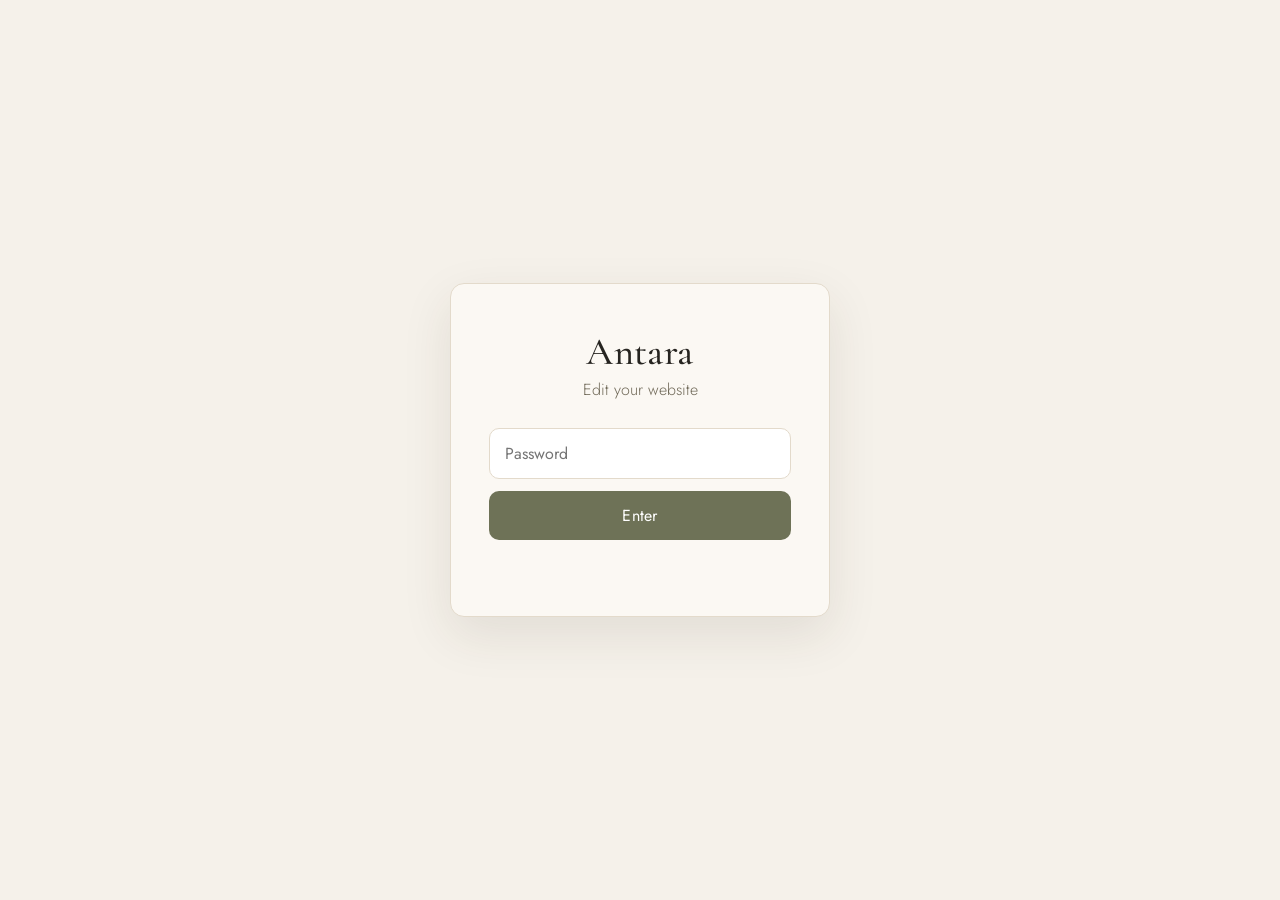
==== admin/index.html @ 2dc8c6f6 "Add no-code /admin editor: panel toggles, image upload, publish-to-GitHub - Migrate content.js (wind" ====
<!DOCTYPE html>
<html lang="en">
<head>
<meta charset="UTF-8" />
<meta name="viewport" content="width=device-width, initial-scale=1.0" />
<meta name="robots" content="noindex, nofollow" />
<title>Edit your site · Antara</title>
<link rel="preconnect" href="https://fonts.googleapis.com" />
<link rel="preconnect" href="https://fonts.gstatic.com" crossorigin />
<link href="https://fonts.googleapis.com/css2?family=Cormorant+Garamond:wght@500;600&family=Jost:wght@300;400;500&display=swap" rel="stylesheet" />
<link rel="stylesheet" href="admin.css" />
</head>
<body>

<!-- LOGIN -->
<div id="login" class="login">
  <div class="login-card">
    <h1>Antara</h1>
    <p class="sub">Edit your website</p>
    <form id="loginForm">
      <input type="password" id="pw" placeholder="Password" autocomplete="current-password" required />
      <button type="submit" id="loginBtn">Enter</button>
      <p class="msg" id="loginMsg"></p>
    </form>
  </div>
</div>

<!-- EDITOR -->
<div id="editor" class="editor" hidden>
  <header class="bar">
    <div class="bar-in">
      <span class="brand">Antara · editor</span>
      <div class="bar-actions">
        <a id="previewLink" href="/" target="_blank" rel="noopener" class="ghost">View site ↗</a>
        <button id="publishBtn" class="primary">Publish changes</button>
      </div>
    </div>
    <p class="bar-status" id="status"></p>
  </header>

  <main class="sheet" id="sheet"><!-- built by admin.js --></main>

  <footer class="foot">
    <button id="publishBtn2" class="primary wide">Publish changes</button>
    <p class="foot-note">Changes go live about 30 seconds after you publish.</p>
  </footer>
</div>

<script src="admin.js"></script>
</body>
</html>
---- admin/admin.css ----
:root{
  --ivory:#F5F1EA; --paper:#FBF8F3; --sand:#EDE7DB;
  --ink:#262420; --muted:#6F6857; --olive:#6E7257; --olive-deep:#565a43;
  --brass:#A88B5C; --line:#E3DACB; --danger:#a23b30;
  --radius:14px; --shadow:0 18px 50px rgba(60,50,30,.10);
}
*{box-sizing:border-box;margin:0;padding:0}
body{font-family:'Jost',sans-serif;color:var(--ink);background:var(--ivory);line-height:1.6;font-weight:300;-webkit-font-smoothing:antialiased}
h1,h2,h3{font-family:'Cormorant Garamond',serif;font-weight:500;line-height:1.15}
button{font-family:inherit;cursor:pointer;border:none}
input,textarea,select{font-family:inherit;font-size:1rem;width:100%}
a{color:var(--olive-deep)}

/* ---- LOGIN ---- */
.login{min-height:100vh;display:grid;place-items:center;padding:24px}
.login-card{background:var(--paper);border:1px solid var(--line);border-radius:var(--radius);box-shadow:var(--shadow);padding:46px 38px;width:100%;max-width:380px;text-align:center}
.login-card h1{font-size:2.4rem;letter-spacing:.01em}
.login-card .sub{color:var(--muted);margin:2px 0 26px}
.login-card input{padding:13px 15px;border:1px solid var(--line);border-radius:10px;background:#fff;margin-bottom:12px}
.login-card button{width:100%;padding:13px;border-radius:10px;background:var(--olive);color:#fff;font-size:1rem;letter-spacing:.02em}
.login-card button:hover{background:var(--olive-deep)}
.msg{min-height:1.2em;margin-top:12px;font-size:.9rem}
.msg.err{color:var(--danger)}

/* ---- EDITOR SHELL ---- */
.bar{position:sticky;top:0;z-index:20;background:rgba(251,248,243,.92);backdrop-filter:blur(8px);border-bottom:1px solid var(--line)}
.bar-in{max-width:780px;margin:0 auto;padding:14px 22px;display:flex;align-items:center;justify-content:space-between;gap:16px}
.brand{font-weight:500;letter-spacing:.04em;text-transform:uppercase;font-size:.82rem;color:var(--muted)}
.bar-actions{display:flex;align-items:center;gap:12px}
.bar-status{max-width:780px;margin:0 auto;padding:0 22px;min-height:0;font-size:.86rem;color:var(--muted);transition:padding .2s}
.bar-status.show{padding:0 22px 12px}
.bar-status.ok{color:var(--olive-deep)}
.bar-status.err{color:var(--danger)}
.primary{padding:11px 22px;border-radius:10px;background:var(--olive);color:#fff;letter-spacing:.02em;font-size:.95rem}
.primary:hover{background:var(--olive-deep)}
.primary:disabled{opacity:.55;cursor:default}
.primary.wide{width:100%;padding:15px}
.ghost{padding:10px 14px;border:1px solid var(--line);border-radius:10px;background:#fff;font-size:.9rem;text-decoration:none}

.sheet{max-width:780px;margin:0 auto;padding:28px 22px 10px}
.foot{max-width:780px;margin:0 auto;padding:8px 22px 60px}
.foot-note{text-align:center;color:var(--muted);font-size:.85rem;margin-top:10px}

/* ---- GROUP CARDS ---- */
.group{background:var(--paper);border:1px solid var(--line);border-radius:var(--radius);margin-bottom:18px;overflow:hidden}
.group > summary{list-style:none;cursor:pointer;padding:18px 22px;display:flex;align-items:center;justify-content:space-between;gap:14px;user-select:none}
.group > summary::-webkit-details-marker{display:none}
.group > summary:hover{background:var(--sand)}
.group-title{font-size:1.35rem}
.group-hint{font-size:.86rem;color:var(--muted);font-weight:300}
.chev{color:var(--muted);transition:transform .2s;font-size:.9rem}
.group[open] .chev{transform:rotate(180deg)}
.group-body{padding:6px 22px 22px;border-top:1px solid var(--line)}

/* ---- FIELDS ---- */
.field{margin-top:16px}
.field > label{display:block;font-size:.88rem;font-weight:400;margin-bottom:6px;color:var(--ink)}
.field .help{font-size:.8rem;color:var(--muted);margin-bottom:6px}
.field input[type=text],.field textarea{padding:11px 13px;border:1px solid var(--line);border-radius:10px;background:#fff}
.field textarea{min-height:92px;resize:vertical;line-height:1.55}
.field input:focus,.field textarea:focus{outline:none;border-color:var(--olive)}

/* toggle row */
.toggle{display:flex;align-items:center;justify-content:space-between;gap:14px;padding:13px 0;border-bottom:1px solid var(--line)}
.toggle:last-child{border-bottom:none}
.toggle .t-label{font-size:.98rem}
.toggle .t-sub{font-size:.8rem;color:var(--muted)}
.switch{position:relative;width:48px;height:27px;flex:0 0 auto}
.switch input{position:absolute;opacity:0;width:100%;height:100%;margin:0;cursor:pointer}
.switch .track{position:absolute;inset:0;background:#cfc7b6;border-radius:999px;transition:background .18s}
.switch .knob{position:absolute;top:3px;left:3px;width:21px;height:21px;background:#fff;border-radius:50%;transition:transform .18s;box-shadow:0 1px 3px rgba(0,0,0,.2)}
.switch input:checked + .track{background:var(--olive)}
.switch input:checked + .track + .knob{transform:translateX(21px)}

/* repeaters */
.item{border:1px solid var(--line);border-radius:12px;padding:14px 16px;margin-top:14px;background:#fff}
.item-head{display:flex;align-items:center;justify-content:space-between;margin-bottom:4px}
.item-no{font-size:.78rem;letter-spacing:.06em;text-transform:uppercase;color:var(--muted)}
.item-ctrl{display:flex;gap:6px}
.iconbtn{width:30px;height:30px;border-radius:8px;background:var(--sand);color:var(--ink);font-size:.95rem;line-height:1;display:grid;place-items:center}
.iconbtn:hover{background:#e3dac6}
.iconbtn.del:hover{background:#f1d9d4;color:var(--danger)}
.iconbtn:disabled{opacity:.35;cursor:default}
.addbtn{margin-top:14px;padding:11px 16px;border:1px dashed var(--brass);border-radius:10px;background:transparent;color:var(--olive-deep);font-size:.92rem;width:100%}
.addbtn:hover{background:var(--sand)}

/* string list (features) */
.strrow{display:flex;gap:8px;margin-top:8px}
.strrow input{flex:1}

/* image field */
.imgfield{margin-top:6px}
.thumb{width:100%;max-width:240px;aspect-ratio:4/3;border-radius:10px;border:1px solid var(--line);object-fit:cover;background:var(--sand);display:block;margin-bottom:10px}
.thumb.empty{display:grid;place-items:center;color:var(--muted);font-size:.85rem}
.filebtn{display:inline-block;padding:9px 15px;border:1px solid var(--line);border-radius:9px;background:#fff;font-size:.9rem}
.filebtn:hover{background:var(--sand)}
.imgfield input[type=file]{display:none}
.gallery-grid{display:grid;grid-template-columns:repeat(auto-fill,minmax(150px,1fr));gap:12px;margin-top:6px}
.gallery-cell{position:relative}
.gallery-cell .thumb{max-width:none;margin-bottom:0}
.gallery-cell .del{position:absolute;top:6px;right:6px;background:rgba(255,255,255,.92)}

@media (max-width:560px){
  .bar-in{padding:12px 16px}
  .sheet,.foot,.bar-status{padding-left:16px;padding-right:16px}
  .ghost{display:none}
}
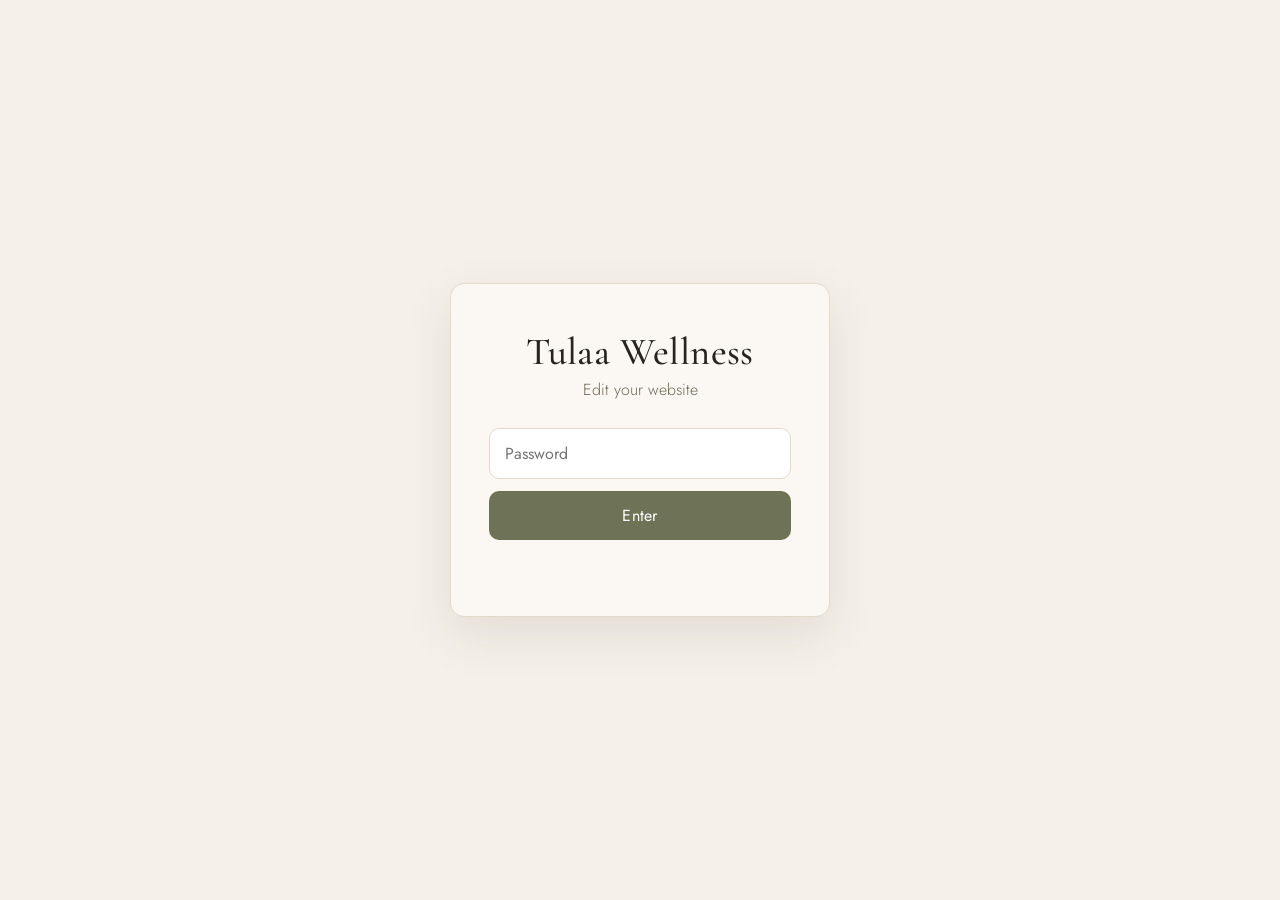
==== commit 488e2105: "Editor branding tracks studio name; drop hardcoded "Antara" labels Co-Authored-By: Claude Opus 4.8 (" ====
--- a/admin/index.html
+++ b/admin/index.html
@@ -4,18 +4,18 @@
 <meta charset="UTF-8" />
 <meta name="viewport" content="width=device-width, initial-scale=1.0" />
 <meta name="robots" content="noindex, nofollow" />
-<title>Edit your site · Antara</title>
+<title>Edit your site</title>
 <link rel="preconnect" href="https://fonts.googleapis.com" />
 <link rel="preconnect" href="https://fonts.gstatic.com" crossorigin />
 <link href="https://fonts.googleapis.com/css2?family=Cormorant+Garamond:wght@500;600&family=Jost:wght@300;400;500&display=swap" rel="stylesheet" />
-<link rel="stylesheet" href="admin.css" />
+<link rel="stylesheet" href="/admin/admin.css" />
 </head>
 <body>
 
 <!-- LOGIN -->
 <div id="login" class="login">
   <div class="login-card">
-    <h1>Antara</h1>
+    <h1>Tulaa Wellness</h1>
     <p class="sub">Edit your website</p>
     <form id="loginForm">
       <input type="password" id="pw" placeholder="Password" autocomplete="current-password" required />
@@ -46,6 +46,7 @@
   </footer>
 </div>
 
-<script src="admin.js"></script>
+<script src="/themes.js"></script>
+<script src="/admin/admin.js"></script>
 </body>
 </html>
--- a/admin/admin.css
+++ b/admin/admin.css
@@ -5,6 +5,7 @@
   --radius:14px; --shadow:0 18px 50px rgba(60,50,30,.10);
 }
 *{box-sizing:border-box;margin:0;padding:0}
+[hidden]{display:none !important}
 body{font-family:'Jost',sans-serif;color:var(--ink);background:var(--ivory);line-height:1.6;font-weight:300;-webkit-font-smoothing:antialiased}
 h1,h2,h3{font-family:'Cormorant Garamond',serif;font-weight:500;line-height:1.15}
 button{font-family:inherit;cursor:pointer;border:none}
@@ -84,6 +85,15 @@
 .addbtn{margin-top:14px;padding:11px 16px;border:1px dashed var(--brass);border-radius:10px;background:transparent;color:var(--olive-deep);font-size:.92rem;width:100%}
 .addbtn:hover{background:var(--sand)}
 
+/* theme palette picker */
+.theme-grid{display:grid;grid-template-columns:repeat(auto-fill,minmax(148px,1fr));gap:12px;margin-top:14px}
+.theme-card{border:1px solid var(--line);border-radius:12px;padding:12px;cursor:pointer;background:#fff;text-align:center;transition:border-color .15s,box-shadow .15s}
+.theme-card:hover{border-color:var(--brass)}
+.theme-card.sel{border-color:var(--olive);box-shadow:0 0 0 2px var(--olive)}
+.swatches{display:flex;height:36px;border-radius:8px;overflow:hidden;margin-bottom:9px;border:1px solid var(--line)}
+.swatches .sw{flex:1}
+.theme-name{font-size:.9rem}
+
 /* string list (features) */
 .strrow{display:flex;gap:8px;margin-top:8px}
 .strrow input{flex:1}
@@ -95,6 +105,7 @@
 .filebtn{display:inline-block;padding:9px 15px;border:1px solid var(--line);border-radius:9px;background:#fff;font-size:.9rem}
 .filebtn:hover{background:var(--sand)}
 .imgfield input[type=file]{display:none}
+.img-err{margin-top:10px;padding:10px 12px;border:1px solid #e7c6bf;background:#f8ece9;border-radius:9px;color:var(--danger);font-size:.86rem;line-height:1.5}
 .gallery-grid{display:grid;grid-template-columns:repeat(auto-fill,minmax(150px,1fr));gap:12px;margin-top:6px}
 .gallery-cell{position:relative}
 .gallery-cell .thumb{max-width:none;margin-bottom:0}
